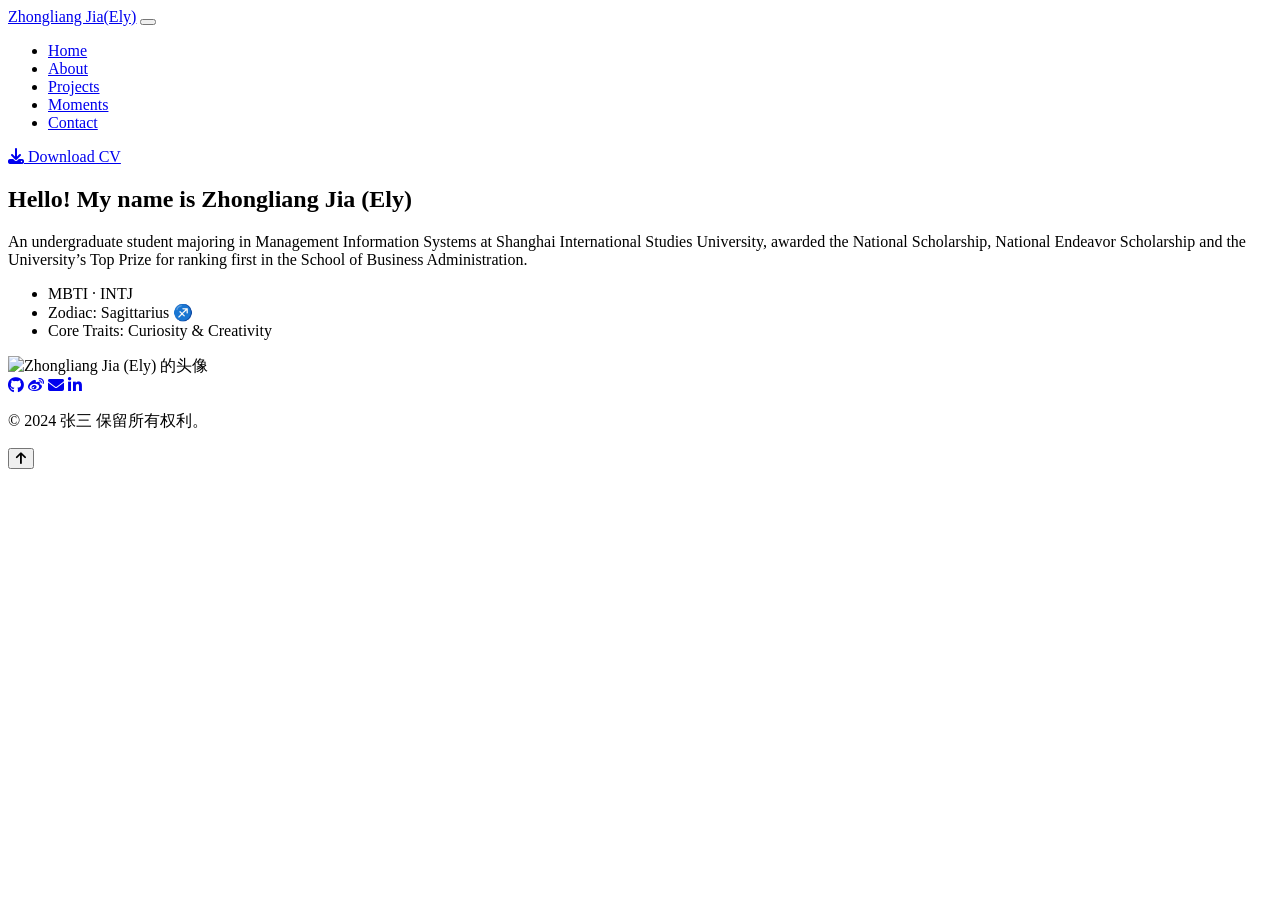
==== index.html @ eca9d9ff "Add files via upload" ====
<!DOCTYPE html>
<html lang="zh-CN">
<head>
  <meta charset="UTF-8" />
  <meta name="viewport" content="width=device-width, initial-scale=1.0" />
  <title>首页 — Zhongliang Jia (Ely)</title>
  <link rel="stylesheet" href="https://cdnjs.cloudflare.com/ajax/libs/font-awesome/6.5.1/css/all.min.css" crossorigin="anonymous" />
  <link rel="stylesheet" href="styles.css" />
</head>
<body>
  <header class="site-header" id="top">
    <nav class="nav-bar" aria-label="Main navigation">
      <a href="index.html" class="nav-brand">Zhongliang Jia(Ely)</a>
      <button type="button" class="nav-toggle" aria-expanded="false" aria-controls="nav-menu" aria-label="Open menu">
        <span class="nav-toggle-bar"></span>
        <span class="nav-toggle-bar"></span>
        <span class="nav-toggle-bar"></span>
      </button>
      <ul class="nav-links" id="nav-menu">
        <li><a href="index.html" class="nav-link" aria-current="page">Home</a></li>
        <li><a href="about.html" class="nav-link">About</a></li>
        <li><a href="portfolio.html" class="nav-link">Projects</a></li>
        <li><a href="moments.html" class="nav-link">Moments</a></li>
        <li><a href="contact.html" class="nav-link">Contact</a></li>
      </ul>
    </nav>
  </header>

  <main>
    <section class="section hero" id="hero" aria-labelledby="hero-title">
      <div class="container hero-inner">
        <div class="hero-left reveal">
          <div class="hero-text">
            <a
              href="简历.docx"
              class="hero-cv-btn"
              download="Zhongliang-Jia-CV.docx"
            >
              <i class="fa-solid fa-download" aria-hidden="true"></i>
              Download CV
            </a>
            <h1 id="hero-title" class="hero-title">
              <span class="hero-title-intro">Hello! My name is</span>
              <span class="hero-title-name">Zhongliang Jia (Ely)</span>
            </h1>
            <p class="hero-subtitle">An undergraduate student majoring in Management Information Systems at Shanghai International Studies University, awarded the National Scholarship, National Endeavor Scholarship and the University’s Top Prize for ranking first in the School of Business Administration.</p>
          </div>
          <div class="hero-tags">
            <ul class="hero-tag-list" aria-label="个人标签">
              <li class="hero-tag">
                <span class="hero-tag-accent" aria-hidden="true"></span>
                MBTI · INTJ
              </li>
              <li class="hero-tag">
                <span class="hero-tag-accent" aria-hidden="true"></span>
                Zodiac: Sagittarius ♐️
              </li>
              <li class="hero-tag">
                <span class="hero-tag-accent" aria-hidden="true"></span>
                Core Traits: Curiosity &amp; Creativity
              </li>
            </ul>
          </div>
        </div>
        <div class="hero-visual reveal reveal-delay">
          <img class="avatar" src="大头照.jpg" alt="Zhongliang Jia (Ely) 的头像" width="260" height="360" decoding="async" />
        </div>
      </div>
    </section>

   
  </main>

  <footer class="site-footer" id="contact">
    <div class="container footer-inner">
      <div class="social-links reveal">
        <a href="#" class="social-link" aria-label="GitHub"><i class="fa-brands fa-github" aria-hidden="true"></i></a>
        <a href="#" class="social-link" aria-label="微博"><i class="fa-brands fa-weibo" aria-hidden="true"></i></a>
        <a href="#" class="social-link" aria-label="邮箱"><i class="fa-solid fa-envelope" aria-hidden="true"></i></a>
        <a href="#" class="social-link" aria-label="LinkedIn"><i class="fa-brands fa-linkedin-in" aria-hidden="true"></i></a>
      </div>
      <p class="copyright">© 2024 张三 保留所有权利。</p>
    </div>
    <button type="button" class="back-to-top" id="backToTop" aria-label="回到顶部">
      <i class="fa-solid fa-arrow-up" aria-hidden="true"></i>
    </button>
  </footer>

  <script src="script.js"></script>
</body>
</html>
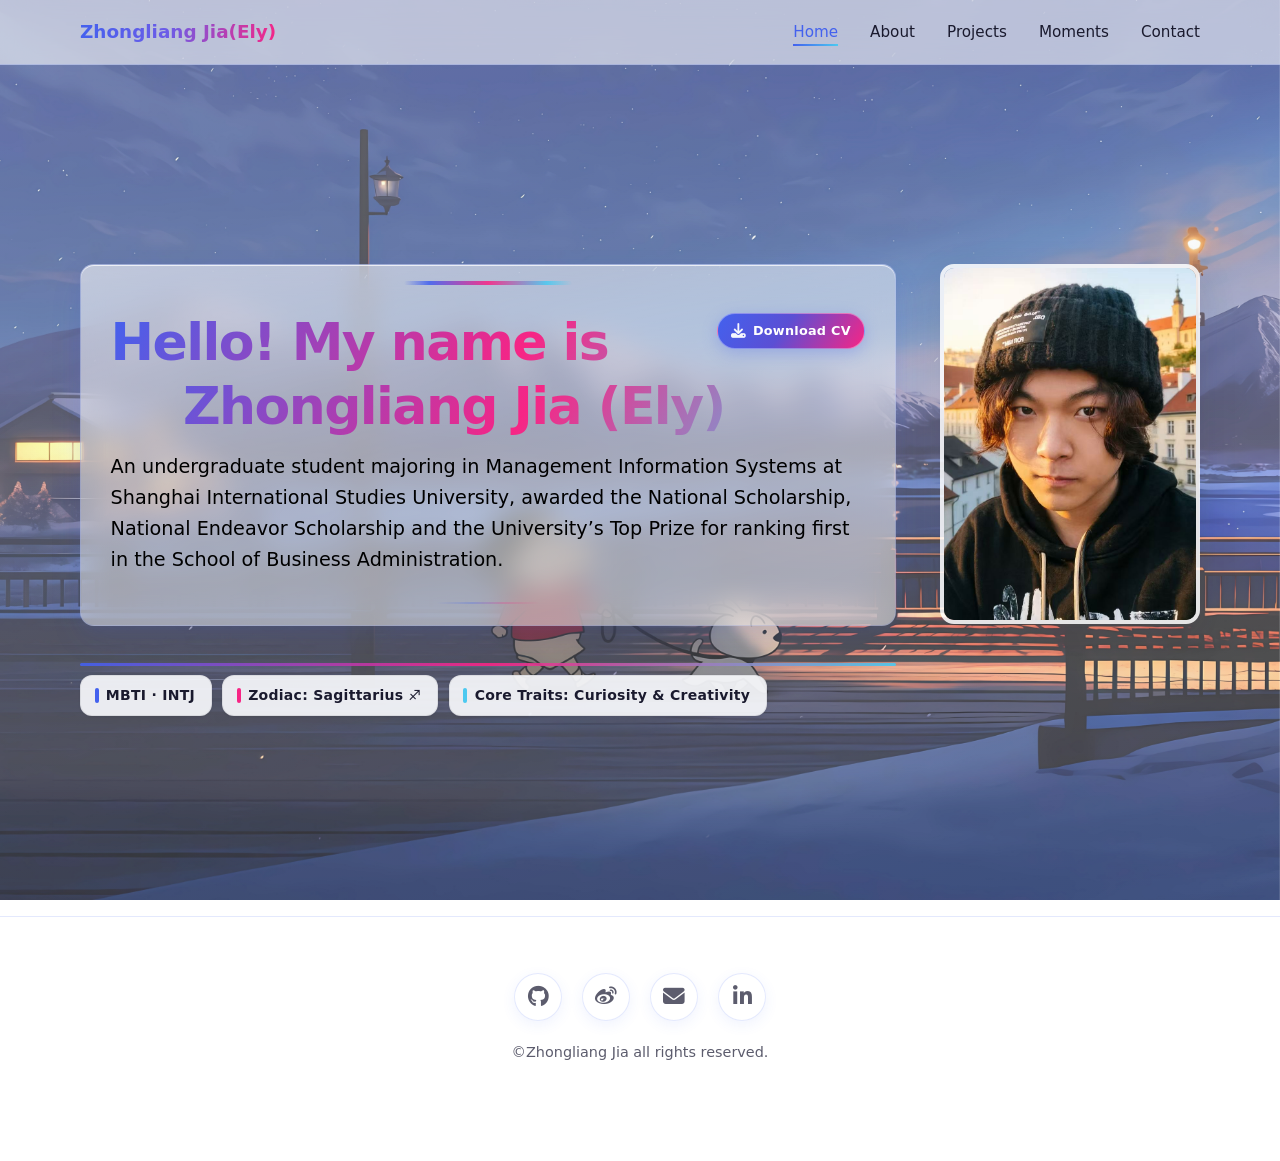
==== commit 94dd6211: "Update index.html" ====
--- a/index.html
+++ b/index.html
@@ -79,7 +79,7 @@
         <a href="#" class="social-link" aria-label="邮箱"><i class="fa-solid fa-envelope" aria-hidden="true"></i></a>
         <a href="#" class="social-link" aria-label="LinkedIn"><i class="fa-brands fa-linkedin-in" aria-hidden="true"></i></a>
       </div>
-      <p class="copyright">© 2024 张三 保留所有权利。</p>
+      <p class="copyright">©Zhongliang Jia all rights reserved.</p>
     </div>
     <button type="button" class="back-to-top" id="backToTop" aria-label="回到顶部">
       <i class="fa-solid fa-arrow-up" aria-hidden="true"></i>
--- a/styles.css
+++ b/styles.css
@@ -0,0 +1,1621 @@
+/* ============================================
+   个人主页 — 全局变量与基础样式
+   ============================================ */
+:root {
+  --color-primary: #4361ee;
+  --color-accent: #f72585;
+  --color-accent-2: #4cc9f0;
+  --color-text: #1a1a2e;
+  --color-text-muted: #5c5c6d;
+  --color-bg-start: #f8f9ff;
+  --color-bg-end: #eef2ff;
+  /* 半透明内容底（毛玻璃）；纯色卡片请改用此变量 */
+  --color-card: rgba(255, 255, 255, 0.62);
+  --glass-border: rgba(67, 97, 238, 0.14);
+  --glass-blur: blur(14px);
+  /* 全页背景图（雨天窗景等） */
+  --page-bg-image: url("背景2.png");
+  --shadow-sm: 0 4px 14px rgba(67, 97, 238, 0.08);
+  --shadow-md: 0 12px 40px rgba(26, 26, 46, 0.1);
+  --radius: 14px;
+  --header-h: 64px;
+  --font-sans: "Segoe UI", system-ui, -apple-system, BlinkMacSystemFont, sans-serif;
+  --transition: 0.35s cubic-bezier(0.4, 0, 0.2, 1);
+}
+
+*,
+*::before,
+*::after {
+  box-sizing: border-box;
+}
+
+html {
+  scroll-behavior: smooth;
+}
+
+/* 底层：固定全屏背景图 */
+body::before {
+  content: "";
+  position: fixed;
+  inset: 0;
+  z-index: -2;
+  background-image: var(--page-bg-image);
+  background-size: cover;
+  background-position: center;
+  background-repeat: no-repeat;
+}
+
+/* 浅色渐变遮罩：略提亮前景，背景图更透出来；若正文偏淡可再微调 */
+body::after {
+  content: "";
+  position: fixed;
+  inset: 0;
+  z-index: -1;
+  pointer-events: none;
+  background: linear-gradient(
+    165deg,
+    rgba(248, 249, 255, 0.32) 0%,
+    rgba(238, 242, 255, 0.26) 45%,
+    rgba(255, 255, 255, 0.18) 100%
+  );
+}
+
+body {
+  margin: 0;
+  font-family: var(--font-sans);
+  font-size: 1rem;
+  line-height: 1.65;
+  color: var(--color-text);
+  background: transparent;
+  padding-top: var(--header-h);
+  min-height: 100vh;
+}
+
+img {
+  max-width: 100%;
+  height: auto;
+  display: block;
+}
+
+a {
+  color: var(--color-primary);
+  text-decoration: none;
+}
+
+a:hover {
+  text-decoration: underline;
+}
+
+.container {
+  width: min(1120px, 92vw);
+  margin-inline: auto;
+}
+
+.section {
+  padding: clamp(3rem, 8vw, 5rem) 0;
+}
+
+.section-title {
+  font-size: clamp(1.75rem, 4vw, 2.25rem);
+  font-weight: 700;
+  margin: 0 0 2rem;
+  color: var(--color-text);
+  letter-spacing: -0.02em;
+  display: inline-block;
+  padding: 0.4rem 1.1rem;
+  background: rgba(255, 255, 255, 0.55);
+  backdrop-filter: var(--glass-blur);
+  -webkit-backdrop-filter: var(--glass-blur);
+  border-radius: var(--radius);
+  border: 1px solid var(--glass-border);
+  box-shadow: var(--shadow-sm);
+}
+
+/* ========== 卡片（半透明 + 毛玻璃） ========== */
+.card {
+  background: var(--color-card);
+  backdrop-filter: var(--glass-blur);
+  -webkit-backdrop-filter: var(--glass-blur);
+  border-radius: var(--radius);
+  box-shadow: var(--shadow-sm);
+  padding: clamp(1.25rem, 4vw, 2rem);
+  border: 1px solid var(--glass-border);
+}
+
+/* ========== A. 固定导航栏 ========== */
+.site-header {
+  position: fixed;
+  top: 0;
+  left: 0;
+  right: 0;
+  z-index: 1000;
+  background: rgba(255, 255, 255, 0.58);
+  backdrop-filter: blur(16px);
+  -webkit-backdrop-filter: blur(16px);
+  border-bottom: 1px solid var(--glass-border);
+}
+
+.nav-bar {
+  width: min(1120px, 92vw);
+  margin: 0 auto;
+  height: var(--header-h);
+  display: flex;
+  align-items: center;
+  justify-content: space-between;
+}
+
+.nav-brand {
+  font-weight: 700;
+  font-size: 1.15rem;
+  text-decoration: none;
+  background: linear-gradient(100deg, var(--color-primary) 0%, #6c5ce7 45%, var(--color-accent) 100%);
+  -webkit-background-clip: text;
+  background-clip: text;
+  color: transparent;
+  -webkit-text-fill-color: transparent;
+}
+
+.nav-brand:hover {
+  background: linear-gradient(100deg, var(--color-accent) 0%, var(--color-primary) 100%);
+  -webkit-background-clip: text;
+  background-clip: text;
+  color: transparent;
+  -webkit-text-fill-color: transparent;
+  text-decoration: none;
+}
+
+.nav-links {
+  list-style: none;
+  margin: 0;
+  padding: 0;
+  display: flex;
+  gap: clamp(0.75rem, 3vw, 2rem);
+  align-items: center;
+}
+
+.nav-link {
+  color: var(--color-text);
+  font-weight: 500;
+  font-size: 0.95rem;
+  text-decoration: none;
+  position: relative;
+  padding: 0.35rem 0;
+}
+
+.nav-link::after {
+  content: "";
+  position: absolute;
+  left: 0;
+  bottom: 0;
+  width: 0;
+  height: 2px;
+  background: linear-gradient(90deg, var(--color-primary), var(--color-accent-2));
+  transition: width var(--transition);
+}
+
+.nav-link:hover {
+  color: var(--color-primary);
+  text-decoration: none;
+}
+
+.nav-link:hover::after {
+  width: 100%;
+}
+
+.nav-link[aria-current="page"] {
+  color: var(--color-primary);
+}
+
+.nav-link[aria-current="page"]::after {
+  width: 100%;
+}
+
+/* 移动端菜单按钮 */
+.nav-toggle {
+  display: none;
+  flex-direction: column;
+  justify-content: center;
+  gap: 6px;
+  width: 44px;
+  height: 44px;
+  padding: 0;
+  border: none;
+  background: transparent;
+  cursor: pointer;
+  border-radius: 8px;
+}
+
+.nav-toggle-bar {
+  display: block;
+  width: 22px;
+  height: 2px;
+  background: var(--color-text);
+  margin-inline: auto;
+  transition: transform var(--transition), opacity var(--transition);
+}
+
+.nav-toggle[aria-expanded="true"] .nav-toggle-bar:nth-child(1) {
+  transform: translateY(8px) rotate(45deg);
+}
+
+.nav-toggle[aria-expanded="true"] .nav-toggle-bar:nth-child(2) {
+  opacity: 0;
+}
+
+.nav-toggle[aria-expanded="true"] .nav-toggle-bar:nth-child(3) {
+  transform: translateY(-8px) rotate(-45deg);
+}
+
+@media (max-width: 768px) {
+  .nav-toggle {
+    display: flex;
+  }
+
+  .nav-links {
+    position: fixed;
+    top: var(--header-h);
+    left: 0;
+    right: 0;
+    flex-direction: column;
+    align-items: stretch;
+    gap: 0;
+    padding: 1rem;
+    background: rgba(255, 255, 255, 0.62);
+    backdrop-filter: blur(18px);
+    -webkit-backdrop-filter: blur(18px);
+    border-bottom: 1px solid var(--glass-border);
+    box-shadow: var(--shadow-sm);
+    transform: translateY(-120%);
+    opacity: 0;
+    visibility: hidden;
+    transition: transform var(--transition), opacity var(--transition), visibility var(--transition);
+  }
+
+  .nav-links.is-open {
+    transform: translateY(0);
+    opacity: 1;
+    visibility: visible;
+  }
+
+  .nav-links li {
+    border-bottom: 1px solid rgba(0, 0, 0, 0.05);
+  }
+
+  .nav-links li:last-child {
+    border-bottom: none;
+  }
+
+  .nav-link {
+    display: block;
+    padding: 1rem 0.5rem;
+  }
+
+  .nav-link::after {
+    display: none;
+  }
+}
+
+/* ========== B. 首屏：与参考图一致（左毛玻璃框 + 框外渐变条与 pill + 右白边头像） ========== */
+.hero.section {
+  /* 与顶栏、视口底都留出空隙，整体更靠视口中部 */
+  padding-top: clamp(2.5rem, 7vw, 4.5rem);
+  padding-bottom: clamp(2.5rem, 7vw, 4.5rem);
+}
+
+.hero-inner {
+  display: flex;
+  flex-direction: column;
+  align-items: center;
+  justify-content: center;
+  gap: clamp(1.5rem, 4vw, 2.25rem);
+  min-height: calc(100vh - var(--header-h) - clamp(5rem, 12vw, 8rem));
+}
+
+.hero-left {
+  display: contents;
+}
+
+.hero-text {
+  order: 1;
+  width: 100%;
+}
+
+.hero-visual {
+  order: 2;
+}
+
+.hero-tags {
+  order: 3;
+  width: 100%;
+}
+
+@media (min-width: 900px) {
+  .hero-inner {
+    display: grid;
+    grid-template-columns: minmax(0, 1.15fr) auto;
+    gap: 0;
+    column-gap: clamp(1.5rem, 4vw, 2.75rem);
+    align-items: start;
+    align-content: center;
+    justify-content: center;
+  }
+
+  .hero-left {
+    display: flex;
+    flex-direction: column;
+    align-items: stretch;
+    gap: clamp(1.5rem, 3.8vw, 2.35rem);
+    grid-column: 1;
+    grid-row: 1;
+    order: unset;
+    width: auto;
+  }
+
+  .hero-text,
+  .hero-tags {
+    order: unset;
+    width: auto;
+  }
+
+  .hero-visual {
+    grid-column: 2;
+    grid-row: 1;
+    order: unset;
+    justify-self: end;
+  }
+}
+
+.hero-title {
+  font-size: clamp(2.25rem, 5.5vw, 3.25rem);
+  font-weight: 800;
+  line-height: 1.15;
+  margin: 0 0 1rem;
+  letter-spacing: -0.03em;
+}
+
+.hero-title-intro,
+.hero-title-name {
+  display: block;
+  background: linear-gradient(120deg, var(--color-primary) 0%, var(--color-accent) 55%, var(--color-accent-2) 100%);
+  -webkit-background-clip: text;
+  background-clip: text;
+  color: transparent;
+  -webkit-text-fill-color: transparent;
+}
+
+.hero-title-name {
+  margin-top: 0.08em;
+  white-space: nowrap;
+  /* 相对玻璃框左内边距约空两个字母宽 */
+  padding-left: 2ch;
+  box-sizing: border-box;
+}
+
+.hero-subtitle {
+  margin: 0;
+  font-size: clamp(1.05rem, 2.2vw, 1.2rem);
+  color: #000;
+  font-weight: 400;
+  max-width: 100%;
+  line-height: 1.6;
+  clear: both;
+}
+
+.hero-text {
+  position: relative;
+  /* 左右对称内边距；用 float 排版 CV 按钮，避免整列右侧被腾空 */
+  padding: clamp(2.15rem, 5vw, 3rem) clamp(1.35rem, 3.2vw, 1.85rem) clamp(2.35rem, 5.2vw, 3.1rem);
+  overflow: auto;
+  border-radius: var(--radius);
+  background: linear-gradient(
+    165deg,
+    rgba(255, 255, 255, 0.58) 0%,
+    rgba(255, 255, 255, 0.44) 48%,
+    rgba(248, 250, 255, 0.52) 100%
+  );
+  backdrop-filter: var(--glass-blur);
+  -webkit-backdrop-filter: var(--glass-blur);
+  border: 1px solid var(--glass-border);
+  box-shadow:
+    var(--shadow-sm),
+    0 14px 36px rgba(67, 97, 238, 0.07),
+    inset 0 1px 0 rgba(255, 255, 255, 0.72);
+}
+
+.hero-cv-btn {
+  float: right;
+  position: relative;
+  z-index: 2;
+  display: inline-flex;
+  align-items: center;
+  gap: 0.4rem;
+  margin: 0 0 0.5rem 0.75rem;
+  padding: 0.42rem 0.85rem;
+  font-size: clamp(0.68rem, 1.85vw, 0.8rem);
+  font-weight: 600;
+  letter-spacing: 0.02em;
+  color: #fff;
+  text-decoration: none;
+  white-space: nowrap;
+  background: linear-gradient(125deg, var(--color-primary) 0%, #5b4fd4 45%, var(--color-accent) 100%);
+  border-radius: 999px;
+  border: 1px solid rgba(255, 255, 255, 0.35);
+  box-shadow: 0 4px 16px rgba(67, 97, 238, 0.28);
+  transition: transform var(--transition), box-shadow var(--transition), filter var(--transition);
+}
+
+.hero-cv-btn:hover {
+  color: #fff;
+  text-decoration: none;
+  transform: translateY(-2px);
+  box-shadow: 0 8px 24px rgba(67, 97, 238, 0.35);
+  filter: brightness(1.05);
+}
+
+.hero-cv-btn:focus-visible {
+  outline: 2px solid var(--color-accent-2);
+  outline-offset: 3px;
+}
+
+.hero-cv-btn i {
+  font-size: 1.15em;
+  opacity: 0.95;
+}
+
+/* 上沿：居中渐变条（略短于内容区，比全宽短一截） */
+.hero-text::before {
+  content: "";
+  position: absolute;
+  top: clamp(0.75rem, 2vw, 1rem);
+  left: 50%;
+  transform: translateX(-50%);
+  width: min(10.5rem, 56%);
+  height: 4px;
+  border-radius: 999px;
+  background: linear-gradient(
+    90deg,
+    transparent 0%,
+    var(--color-primary) 15%,
+    var(--color-accent) 50%,
+    var(--color-accent-2) 85%,
+    transparent 100%
+  );
+  opacity: 0.88;
+  pointer-events: none;
+}
+
+/* 下沿：更细、更短的渐隐线，与顶条区分、无几何图形 */
+.hero-text::after {
+  content: "";
+  position: absolute;
+  bottom: clamp(1rem, 2.2vw, 1.3rem);
+  left: 50%;
+  transform: translateX(-50%);
+  width: min(6.5rem, 42%);
+  height: 2px;
+  border-radius: 999px;
+  background: linear-gradient(
+    90deg,
+    transparent 0%,
+    rgba(67, 97, 238, 0.35) 35%,
+    rgba(247, 37, 133, 0.3) 65%,
+    transparent 100%
+  );
+  opacity: 0.75;
+  pointer-events: none;
+}
+
+.hero-tags {
+  position: relative;
+  padding-top: 0;
+}
+
+.hero-tags::before {
+  content: "";
+  display: block;
+  width: 100%;
+  height: 3px;
+  margin: 0 auto 0.55rem;
+  border-radius: 999px;
+  background: linear-gradient(
+    90deg,
+    var(--color-primary) 0%,
+    var(--color-accent) 50%,
+    var(--color-accent-2) 100%
+  );
+  opacity: 0.9;
+}
+
+@media (min-width: 900px) {
+  .hero-tags::before {
+    margin: 0 0 0.55rem;
+  }
+}
+
+.hero-tag-list {
+  list-style: none;
+  margin: 0;
+  padding: 0;
+  display: flex;
+  flex-wrap: wrap;
+  gap: 0.5rem 0.65rem;
+  justify-content: center;
+}
+
+@media (min-width: 900px) {
+  .hero-tag-list {
+    justify-content: flex-start;
+  }
+}
+
+/* 渐变条下：浅底圆角条 + 左侧色条（与参考图一致） */
+.hero-tag {
+  display: inline-flex;
+  align-items: center;
+  gap: 0.45rem;
+  padding: 0.5rem 1rem 0.5rem 0.85rem;
+  font-size: clamp(0.78rem, 2vw, 0.875rem);
+  font-weight: 700;
+  letter-spacing: 0.02em;
+  color: #1a1a2e;
+  background: rgba(248, 249, 252, 0.92);
+  border: 1px solid rgba(26, 26, 46, 0.08);
+  border-radius: 12px;
+  box-shadow: 0 1px 3px rgba(0, 0, 0, 0.06);
+}
+
+.hero-tag-accent {
+  display: block;
+  width: 4px;
+  height: 1.1em;
+  border-radius: 2px;
+  flex-shrink: 0;
+  background: var(--color-primary);
+}
+
+.hero-tag:nth-child(2) .hero-tag-accent {
+  background: var(--color-accent);
+}
+
+.hero-tag:nth-child(3) .hero-tag-accent {
+  background: var(--color-accent-2);
+}
+
+.hero-visual {
+  display: flex;
+  justify-content: center;
+  align-items: flex-start;
+}
+
+@media (min-width: 900px) {
+  .hero-visual {
+    justify-content: flex-end;
+  }
+}
+
+.hero .avatar {
+  width: clamp(220px, 42vw, 260px);
+  height: clamp(300px, 58vw, 360px);
+  border-radius: var(--radius);
+  display: block;
+  object-fit: cover;
+  object-position: center center;
+  box-shadow: var(--shadow-md);
+  border: 4px solid rgba(255, 255, 255, 0.85);
+}
+
+.avatar {
+  width: clamp(220px, 42vw, 260px);
+  height: clamp(300px, 58vw, 360px);
+  border-radius: var(--radius);
+  display: block;
+  object-fit: cover;
+  object-position: center center;
+  box-shadow: var(--shadow-md);
+  border: 4px solid rgba(255, 255, 255, 0.85);
+}
+
+/* ========== 首页 · Today's Weather（左下文案区） ========== */
+.home-weather {
+  padding-top: clamp(1.5rem, 4vw, 2.5rem);
+  padding-bottom: clamp(3rem, 10vw, 5rem);
+}
+
+.home-weather-inner {
+  max-width: min(520px, 100%);
+  margin-right: auto;
+}
+
+.home-weather-head {
+  position: relative;
+  margin: 0 0 1.25rem;
+  padding-bottom: 0.5rem;
+}
+
+.home-weather-title {
+  margin: 0;
+  font-size: clamp(2rem, 5.5vw, 3.35rem);
+  font-weight: 800;
+  line-height: 1.05;
+  letter-spacing: -0.03em;
+  color: #fff;
+  text-shadow: 0 2px 28px rgba(0, 0, 0, 0.45);
+}
+
+.home-weather-script {
+  margin: 0;
+  position: absolute;
+  left: clamp(0.5rem, 2vw, 1.25rem);
+  bottom: -0.85rem;
+  font-family: "Great Vibes", "Brush Script MT", cursive;
+  font-size: clamp(2.25rem, 5vw, 3.25rem);
+  font-weight: 400;
+  line-height: 1;
+  color: #f3e7a8;
+  text-shadow: 0 2px 18px rgba(0, 0, 0, 0.35);
+  transform: rotate(-5deg);
+  pointer-events: none;
+}
+
+.home-weather-quote {
+  margin: 1.75rem 0 0;
+  font-family: "Cormorant Garamond", "Times New Roman", Times, serif;
+  font-size: clamp(1.05rem, 2.4vw, 1.35rem);
+  font-style: italic;
+  font-weight: 400;
+  line-height: 1.55;
+  color: rgba(255, 255, 255, 0.92);
+  text-shadow: 0 1px 16px rgba(0, 0, 0, 0.4);
+}
+
+/* ========== C. 关于我 ========== */
+.about {
+  position: relative;
+  isolation: isolate;
+}
+
+.about::before,
+.about::after {
+  content: "";
+  position: absolute;
+  border-radius: 50%;
+  filter: blur(72px);
+  opacity: 0.38;
+  z-index: -1;
+  pointer-events: none;
+}
+
+.about::before {
+  width: min(440px, 72vw);
+  height: min(440px, 72vw);
+  background: radial-gradient(circle, rgba(247, 37, 133, 0.42) 0%, transparent 68%);
+  top: -12%;
+  right: -14%;
+}
+
+.about::after {
+  width: min(400px, 65vw);
+  height: min(400px, 65vw);
+  background: radial-gradient(circle, rgba(67, 97, 238, 0.38) 0%, transparent 68%);
+  bottom: 0;
+  left: -16%;
+}
+
+@media (prefers-reduced-motion: no-preference) {
+  .about::before {
+    animation: about-blob-drift 20s ease-in-out infinite alternate;
+  }
+
+  .about::after {
+    animation: about-blob-drift 26s ease-in-out infinite alternate-reverse;
+  }
+}
+
+@keyframes about-blob-drift {
+  from {
+    transform: translate(0, 0) scale(1);
+  }
+
+  to {
+    transform: translate(22px, -16px) scale(1.06);
+  }
+}
+
+.about-inner {
+  display: flex;
+  flex-direction: column;
+  gap: clamp(1.5rem, 4vw, 2.25rem);
+}
+
+.about-page-head {
+  text-align: center;
+  max-width: 36rem;
+  margin-inline: auto;
+}
+
+.about-page-title {
+  margin-bottom: 0.65rem;
+}
+
+.about-tagline {
+  margin: 0 0 1.1rem;
+  font-size: clamp(1rem, 2.4vw, 1.12rem);
+  line-height: 1.55;
+  color: var(--color-text-muted);
+}
+
+.about-badges {
+  list-style: none;
+  margin: 0;
+  padding: 0;
+  display: flex;
+  flex-wrap: wrap;
+  gap: 0.5rem;
+  justify-content: center;
+}
+
+.about-badges li {
+  padding: 0.35rem 0.85rem;
+  font-size: 0.82rem;
+  font-weight: 700;
+  letter-spacing: 0.02em;
+  border-radius: 999px;
+  border: 1px solid var(--glass-border);
+  background: rgba(255, 255, 255, 0.55);
+  backdrop-filter: blur(10px);
+  -webkit-backdrop-filter: blur(10px);
+  box-shadow: 0 2px 10px rgba(67, 97, 238, 0.06);
+}
+
+.about-badges li:nth-child(3n + 1) {
+  color: #3d4ec9;
+  background: linear-gradient(135deg, rgba(67, 97, 238, 0.14), rgba(255, 255, 255, 0.5));
+}
+
+.about-badges li:nth-child(3n + 2) {
+  color: #c2185b;
+  background: linear-gradient(135deg, rgba(247, 37, 133, 0.12), rgba(255, 255, 255, 0.52));
+}
+
+.about-badges li:nth-child(3n + 3) {
+  color: #0d8cba;
+  background: linear-gradient(135deg, rgba(76, 201, 240, 0.16), rgba(255, 255, 255, 0.5));
+}
+
+.about-grid {
+  display: grid;
+  grid-template-columns: 1fr;
+  gap: clamp(1.25rem, 3vw, 2rem);
+}
+
+@media (min-width: 800px) {
+  .about-grid {
+    grid-template-columns: 1fr 1fr;
+  }
+}
+
+.about-panel {
+  position: relative;
+  overflow: hidden;
+  transition: transform var(--transition), box-shadow var(--transition);
+}
+
+.about-panel::before {
+  content: "";
+  position: absolute;
+  top: 0;
+  left: 0;
+  right: 0;
+  height: 4px;
+  background: linear-gradient(90deg, var(--color-primary), var(--color-accent-2), var(--color-accent));
+  border-radius: var(--radius) var(--radius) 0 0;
+  opacity: 0.92;
+}
+
+@media (hover: hover) and (pointer: fine) {
+  .about-panel:hover {
+    transform: translateY(-4px);
+    box-shadow: var(--shadow-md);
+  }
+}
+
+.about-panel-label {
+  margin: 0 0 0.85rem;
+  font-size: 0.78rem;
+  font-weight: 800;
+  letter-spacing: 0.14em;
+  text-transform: uppercase;
+  color: var(--color-primary);
+}
+
+.about-facts {
+  margin: 0;
+  display: flex;
+  flex-direction: column;
+  gap: 0;
+}
+
+.about-fact {
+  display: grid;
+  grid-template-columns: minmax(0, 12rem) 1fr;
+  column-gap: clamp(0.75rem, 2.5vw, 1.35rem);
+  align-items: start;
+}
+
+.about-fact dt,
+.about-fact dd {
+  margin: 0;
+  padding: 0.7rem 0;
+  border-bottom: 1px solid var(--glass-border);
+  font-size: 0.95rem;
+  line-height: 1.45;
+}
+
+.about-fact dt {
+  display: flex;
+  align-items: flex-start;
+  gap: 0.55rem;
+  font-weight: 600;
+  color: var(--color-text);
+}
+
+.about-fact-icon {
+  display: inline-flex;
+  align-items: center;
+  justify-content: center;
+  width: 2rem;
+  height: 2rem;
+  flex-shrink: 0;
+  margin-top: 0.06rem;
+  border-radius: 10px;
+  font-size: 0.82rem;
+  color: var(--color-primary);
+  background: linear-gradient(145deg, rgba(67, 97, 238, 0.14), rgba(76, 201, 240, 0.2));
+  border: 1px solid rgba(67, 97, 238, 0.12);
+}
+
+.about-fact dd {
+  color: var(--color-text-muted);
+}
+
+.about-fact:first-child dt,
+.about-fact:first-child dd {
+  padding-top: 0;
+}
+
+.about-fact:last-child dt,
+.about-fact:last-child dd {
+  border-bottom: none;
+  padding-bottom: 0;
+}
+
+.about-text.reveal:not(.is-visible) .about-fact {
+  opacity: 0;
+  transform: translateY(14px);
+}
+
+.about-text.reveal.is-visible .about-fact {
+  opacity: 1;
+  transform: translateY(0);
+  transition: opacity 0.55s cubic-bezier(0.4, 0, 0.2, 1), transform 0.55s cubic-bezier(0.4, 0, 0.2, 1);
+}
+
+.about-text.reveal.is-visible .about-fact:nth-child(1) {
+  transition-delay: 0.04s;
+}
+
+.about-text.reveal.is-visible .about-fact:nth-child(2) {
+  transition-delay: 0.1s;
+}
+
+.about-text.reveal.is-visible .about-fact:nth-child(3) {
+  transition-delay: 0.16s;
+}
+
+.about-text.reveal.is-visible .about-fact:nth-child(4) {
+  transition-delay: 0.22s;
+}
+
+.about-text.reveal.is-visible .about-fact:nth-child(5) {
+  transition-delay: 0.28s;
+}
+
+@media (prefers-reduced-motion: reduce) {
+  .about-text .about-fact {
+    opacity: 1;
+    transform: none;
+    transition: none;
+  }
+}
+
+@media (max-width: 520px) {
+  .about-fact {
+    grid-template-columns: 1fr;
+  }
+
+  .about-fact dt {
+    padding-bottom: 0.2rem;
+    border-bottom: none;
+    padding-top: 0.55rem;
+  }
+
+  .about-fact:first-child dt {
+    padding-top: 0;
+  }
+
+  .about-fact dd {
+    padding-top: 0;
+    padding-bottom: 0.65rem;
+  }
+
+  .about-fact:not(:last-child) dd {
+    border-bottom: 1px solid var(--glass-border);
+  }
+
+  .about-fact:last-child dd {
+    border-bottom: none;
+    padding-bottom: 0;
+  }
+}
+
+.skills-heading {
+  margin: 0 0 0.4rem;
+  font-size: 1.1rem;
+  color: var(--color-text);
+}
+
+.skills-lede {
+  margin: 0 0 1rem;
+  font-size: 0.88rem;
+  line-height: 1.5;
+  color: var(--color-text-muted);
+}
+
+.skill-tags {
+  list-style: none;
+  margin: 0;
+  padding: 0;
+  display: flex;
+  flex-wrap: wrap;
+  gap: 0.65rem;
+}
+
+.skill-tags li {
+  display: inline-flex;
+  align-items: center;
+  gap: 0.45rem;
+  padding: 0.5rem 0.9rem;
+  background: linear-gradient(135deg, rgba(67, 97, 238, 0.12), rgba(76, 201, 240, 0.16));
+  backdrop-filter: blur(8px);
+  -webkit-backdrop-filter: blur(8px);
+  border-radius: 999px;
+  font-size: 0.9rem;
+  font-weight: 600;
+  color: var(--color-text);
+  border: 1px solid var(--glass-border);
+  transition: transform 0.25s ease, box-shadow 0.25s ease;
+}
+
+.skill-tags li:nth-child(4n + 2) {
+  background: linear-gradient(135deg, rgba(247, 37, 133, 0.1), rgba(76, 201, 240, 0.14));
+  border-color: rgba(247, 37, 133, 0.15);
+}
+
+.skill-tags li:nth-child(4n + 3) {
+  background: linear-gradient(135deg, rgba(76, 201, 240, 0.16), rgba(67, 97, 238, 0.1));
+}
+
+.skill-tags li:nth-child(4n + 4) {
+  background: linear-gradient(135deg, rgba(255, 255, 255, 0.55), rgba(67, 97, 238, 0.08));
+}
+
+@media (hover: hover) and (pointer: fine) {
+  .skill-tags li:hover {
+    transform: translateY(-2px) rotate(-0.5deg);
+    box-shadow: 0 8px 22px rgba(67, 97, 238, 0.12);
+  }
+
+  .skill-tags li:nth-child(even):hover {
+    transform: translateY(-2px) rotate(0.5deg);
+  }
+}
+
+.skill-icon {
+  font-size: 1.1rem;
+  line-height: 1;
+}
+
+.about-quip {
+  display: flex;
+  align-items: flex-start;
+  gap: 0.85rem;
+  max-width: 42rem;
+  margin-inline: auto;
+  padding: clamp(1rem, 3vw, 1.25rem) clamp(1.15rem, 3vw, 1.5rem);
+}
+
+.about-quip-emoji {
+  font-size: 1.5rem;
+  line-height: 1;
+  flex-shrink: 0;
+  filter: drop-shadow(0 2px 6px rgba(247, 37, 133, 0.25));
+}
+
+.about-quip-text {
+  margin: 0;
+  font-size: 0.95rem;
+  line-height: 1.55;
+  color: var(--color-text-muted);
+}
+
+.about-quip-text strong {
+  color: var(--color-text);
+  font-weight: 700;
+}
+
+/* ========== D. 轮播 ========== */
+.moments .carousel {
+  position: relative;
+  max-width: 720px;
+  margin: 0 auto;
+  padding: clamp(0.75rem, 2vw, 1rem);
+  background: rgba(255, 255, 255, 0.45);
+  backdrop-filter: var(--glass-blur);
+  -webkit-backdrop-filter: var(--glass-blur);
+  border-radius: calc(var(--radius) + 6px);
+  border: 1px solid var(--glass-border);
+  box-shadow: var(--shadow-sm);
+}
+
+.carousel-viewport {
+  overflow: hidden;
+  border-radius: var(--radius);
+  box-shadow: var(--shadow-md);
+  background: rgba(255, 255, 255, 0.35);
+  backdrop-filter: blur(6px);
+  -webkit-backdrop-filter: blur(6px);
+}
+
+/* 轨道总宽 = 幻灯片数量 × 100%（相对视口容器），每张占轨道的 1/n，保证 transform 百分比与 JS 一致 */
+.carousel-track {
+  display: flex;
+  width: 300%;
+  transition: transform 0.5s cubic-bezier(0.4, 0, 0.2, 1);
+}
+
+.carousel-slide {
+  flex: 0 0 auto;
+  width: 33.333333%;
+  margin: 0;
+}
+
+.carousel-slide img {
+  width: 100%;
+  aspect-ratio: 3 / 2;
+  object-fit: cover;
+}
+
+.carousel-btn {
+  position: absolute;
+  top: 50%;
+  transform: translateY(-50%);
+  width: 44px;
+  height: 44px;
+  border-radius: 50%;
+  border: 1px solid var(--glass-border);
+  background: rgba(255, 255, 255, 0.72);
+  backdrop-filter: blur(8px);
+  -webkit-backdrop-filter: blur(8px);
+  color: var(--color-primary);
+  cursor: pointer;
+  box-shadow: var(--shadow-sm);
+  display: flex;
+  align-items: center;
+  justify-content: center;
+  font-size: 1rem;
+  transition: background var(--transition), color var(--transition), transform 0.2s ease;
+  z-index: 2;
+}
+
+.carousel-btn:hover {
+  background: var(--color-primary);
+  color: #fff;
+}
+
+.carousel-btn:active {
+  transform: translateY(-50%) scale(0.96);
+}
+
+.carousel-prev {
+  left: clamp(0.5rem, 2vw, 1rem);
+}
+
+.carousel-next {
+  right: clamp(0.5rem, 2vw, 1rem);
+}
+
+.carousel-dots {
+  display: flex;
+  justify-content: center;
+  gap: 0.5rem;
+  margin-top: 1.25rem;
+}
+
+.carousel-dot {
+  width: 10px;
+  height: 10px;
+  border-radius: 50%;
+  border: none;
+  padding: 0;
+  background: rgba(67, 97, 238, 0.25);
+  cursor: pointer;
+  transition: background var(--transition), transform 0.2s ease;
+}
+
+.carousel-dot.is-active {
+  background: var(--color-primary);
+  transform: scale(1.15);
+}
+
+.carousel-dot:hover {
+  background: var(--color-accent);
+}
+
+/* ========== E. 作品集网格 ========== */
+.portfolio-grid {
+  display: grid;
+  grid-template-columns: 1fr;
+  gap: clamp(1.25rem, 3vw, 1.75rem);
+}
+
+@media (min-width: 600px) {
+  .portfolio-grid {
+    grid-template-columns: repeat(2, 1fr);
+  }
+}
+
+@media (min-width: 960px) {
+  .portfolio-grid {
+    grid-template-columns: repeat(3, 1fr);
+  }
+}
+
+.project-card {
+  display: flex;
+  flex-direction: column;
+  transition: transform var(--transition), box-shadow var(--transition);
+}
+
+.project-card:hover {
+  transform: translateY(-4px);
+  box-shadow: var(--shadow-md);
+}
+
+.project-thumb {
+  height: 160px;
+  border-radius: calc(var(--radius) - 6px);
+  background: linear-gradient(135deg, rgba(67, 97, 238, 0.15), rgba(247, 37, 133, 0.12));
+  margin: -0.25rem -0.25rem 1rem;
+  background-image:
+    linear-gradient(135deg, rgba(67, 97, 238, 0.2), rgba(76, 201, 240, 0.15)),
+    repeating-linear-gradient(
+      -45deg,
+      transparent,
+      transparent 8px,
+      rgba(255, 255, 255, 0.35) 8px,
+      rgba(255, 255, 255, 0.35) 9px
+    );
+}
+
+.project-title {
+  margin: 0 0 0.5rem;
+  font-size: 1.15rem;
+}
+
+.project-desc {
+  margin: 0 0 1.25rem;
+  flex: 1;
+  color: var(--color-text-muted);
+  font-size: 0.95rem;
+}
+
+.btn {
+  display: inline-flex;
+  align-items: center;
+  justify-content: center;
+  padding: 0.55rem 1.15rem;
+  border-radius: 999px;
+  font-weight: 600;
+  font-size: 0.9rem;
+  text-decoration: none;
+  transition: background var(--transition), color var(--transition), border-color var(--transition);
+}
+
+.btn-outline {
+  border: 2px solid var(--color-primary);
+  color: var(--color-primary);
+  align-self: flex-start;
+}
+
+.btn-outline:hover {
+  background: var(--color-primary);
+  color: #fff;
+  text-decoration: none;
+}
+
+/* ========== Contact page ========== */
+.contact-page {
+  position: relative;
+  isolation: isolate;
+}
+
+.contact-page::before,
+.contact-page::after {
+  content: "";
+  position: absolute;
+  border-radius: 50%;
+  filter: blur(72px);
+  opacity: 0.34;
+  z-index: -1;
+  pointer-events: none;
+}
+
+.contact-page::before {
+  width: min(400px, 70vw);
+  height: min(400px, 70vw);
+  background: radial-gradient(circle, rgba(76, 201, 240, 0.42) 0%, transparent 68%);
+  top: -8%;
+  left: -12%;
+}
+
+.contact-page::after {
+  width: min(380px, 65vw);
+  height: min(380px, 65vw);
+  background: radial-gradient(circle, rgba(247, 37, 133, 0.32) 0%, transparent 68%);
+  bottom: 5%;
+  right: -10%;
+}
+
+@media (prefers-reduced-motion: no-preference) {
+  .contact-page::before {
+    animation: about-blob-drift 24s ease-in-out infinite alternate-reverse;
+  }
+
+  .contact-page::after {
+    animation: about-blob-drift 19s ease-in-out infinite alternate;
+  }
+}
+
+.contact-inner {
+  display: flex;
+  flex-direction: column;
+  gap: clamp(1.75rem, 4vw, 2.5rem);
+}
+
+.contact-page-head {
+  text-align: center;
+  max-width: 40rem;
+  margin-inline: auto;
+}
+
+.contact-page-title {
+  margin-bottom: 0.65rem;
+}
+
+.contact-tagline {
+  margin: 0;
+  font-size: clamp(1rem, 2.4vw, 1.12rem);
+  line-height: 1.55;
+  color: var(--color-text-muted);
+}
+
+.contact-channels {
+  list-style: none;
+  margin: 0;
+  padding: 0;
+  display: grid;
+  grid-template-columns: repeat(auto-fill, minmax(min(100%, 17rem), 1fr));
+  gap: clamp(1rem, 2.5vw, 1.35rem);
+}
+
+.contact-channels > li {
+  display: flex;
+  min-width: 0;
+}
+
+.contact-channel {
+  display: flex;
+  flex-direction: column;
+  flex: 1;
+  width: 100%;
+  gap: 0.35rem;
+  min-height: 10.5rem;
+  text-align: left;
+  transition: transform var(--transition), box-shadow var(--transition);
+}
+
+.contact-channel-top {
+  display: flex;
+  align-items: center;
+  gap: 0.75rem;
+  margin-bottom: 0.15rem;
+}
+
+.contact-channel-icon {
+  display: inline-flex;
+  align-items: center;
+  justify-content: center;
+  width: 2.5rem;
+  height: 2.5rem;
+  flex-shrink: 0;
+  border-radius: 12px;
+  font-size: 1.05rem;
+  color: var(--color-primary);
+  background: linear-gradient(145deg, rgba(67, 97, 238, 0.14), rgba(76, 201, 240, 0.2));
+  border: 1px solid rgba(67, 97, 238, 0.12);
+}
+
+.contact-channels > li:nth-child(3n + 2) .contact-channel-icon {
+  color: #c2185b;
+  background: linear-gradient(145deg, rgba(247, 37, 133, 0.12), rgba(76, 201, 240, 0.14));
+  border-color: rgba(247, 37, 133, 0.12);
+}
+
+.contact-channels > li:nth-child(3n + 3) .contact-channel-icon {
+  color: #0d8cba;
+  background: linear-gradient(145deg, rgba(76, 201, 240, 0.18), rgba(67, 97, 238, 0.1));
+  border-color: rgba(76, 201, 240, 0.2);
+}
+
+.contact-channel-title {
+  margin: 0;
+  font-size: 1.05rem;
+  font-weight: 700;
+  color: var(--color-text);
+}
+
+.contact-channel-meta {
+  margin: 0 0 0.35rem;
+  font-size: 0.72rem;
+  font-weight: 700;
+  letter-spacing: 0.08em;
+  text-transform: uppercase;
+  color: var(--color-text-muted);
+  opacity: 0.9;
+}
+
+.contact-channel-link {
+  margin-top: auto;
+  align-self: flex-start;
+  font-weight: 600;
+  font-size: 0.92rem;
+  word-break: break-word;
+  line-height: 1.45;
+  text-decoration: none;
+  color: var(--color-primary);
+  border-bottom: 1px solid transparent;
+  transition: border-color 0.2s ease, color 0.2s ease;
+}
+
+.contact-channel-link:hover {
+  border-bottom-color: rgba(67, 97, 238, 0.35);
+  text-decoration: none;
+}
+
+.contact-channel-value {
+  margin: auto 0 0;
+  padding-top: 0.25rem;
+  font-weight: 700;
+  font-size: 1.08rem;
+  letter-spacing: 0.03em;
+  font-variant-numeric: tabular-nums;
+  color: var(--color-text);
+}
+
+.contact-aside {
+  max-width: 44rem;
+  margin-inline: auto;
+  width: 100%;
+}
+
+.contact-aside-inner {
+  display: flex;
+  align-items: flex-start;
+  gap: 1rem;
+}
+
+.contact-aside-icon {
+  display: inline-flex;
+  align-items: center;
+  justify-content: center;
+  width: 2.75rem;
+  height: 2.75rem;
+  flex-shrink: 0;
+  border-radius: 14px;
+  font-size: 1.2rem;
+  color: var(--color-primary);
+  background: linear-gradient(145deg, rgba(67, 97, 238, 0.12), rgba(255, 255, 255, 0.45));
+  border: 1px solid var(--glass-border);
+}
+
+.contact-aside-title {
+  margin: 0 0 0.4rem;
+  font-size: 1rem;
+  font-weight: 700;
+  color: var(--color-text);
+}
+
+.contact-aside-text {
+  margin: 0;
+  font-size: 0.92rem;
+  line-height: 1.55;
+  color: var(--color-text-muted);
+}
+
+@media (hover: hover) and (pointer: fine) {
+  .contact-channel:hover {
+    transform: translateY(-4px);
+    box-shadow: var(--shadow-md);
+  }
+}
+
+@media (max-width: 480px) {
+  .contact-aside-inner {
+    flex-direction: column;
+    align-items: center;
+    text-align: center;
+  }
+}
+
+/* ========== F. 页脚与回到顶部 ========== */
+.site-footer {
+  position: relative;
+  padding: clamp(2.5rem, 6vw, 3.5rem) 0 calc(2.5rem + 56px);
+  background: rgba(255, 255, 255, 0.48);
+  backdrop-filter: blur(18px);
+  -webkit-backdrop-filter: blur(18px);
+  border-top: 1px solid var(--glass-border);
+}
+
+.footer-inner {
+  text-align: center;
+}
+
+.social-links {
+  display: flex;
+  justify-content: center;
+  flex-wrap: wrap;
+  gap: 1.25rem;
+  margin-bottom: 1.25rem;
+}
+
+.social-link {
+  display: inline-flex;
+  align-items: center;
+  justify-content: center;
+  width: 48px;
+  height: 48px;
+  border-radius: 50%;
+  font-size: 1.35rem;
+  color: var(--color-text-muted);
+  background: rgba(255, 255, 255, 0.55);
+  backdrop-filter: blur(10px);
+  -webkit-backdrop-filter: blur(10px);
+  border: 1px solid var(--glass-border);
+  box-shadow: var(--shadow-sm);
+  text-decoration: none;
+  transition: color var(--transition), transform 0.2s ease, box-shadow var(--transition);
+}
+
+.social-link:hover {
+  color: var(--color-primary);
+  transform: translateY(-3px);
+  box-shadow: 0 8px 24px rgba(67, 97, 238, 0.2);
+  text-decoration: none;
+}
+
+.social-link:nth-child(2):hover {
+  color: var(--color-accent);
+}
+
+.social-link:nth-child(3):hover {
+  color: var(--color-accent-2);
+}
+
+.copyright {
+  margin: 0;
+  font-size: 0.9rem;
+  color: var(--color-text-muted);
+}
+
+.back-to-top {
+  position: fixed;
+  right: clamp(1rem, 4vw, 1.75rem);
+  bottom: clamp(1rem, 4vw, 1.75rem);
+  width: 48px;
+  height: 48px;
+  border-radius: 50%;
+  border: none;
+  background: var(--color-primary);
+  color: #fff;
+  cursor: pointer;
+  box-shadow: 0 8px 28px rgba(67, 97, 238, 0.45);
+  display: flex;
+  align-items: center;
+  justify-content: center;
+  font-size: 1.1rem;
+  z-index: 900;
+  opacity: 0;
+  visibility: hidden;
+  transform: translateY(12px);
+  transition: opacity var(--transition), visibility var(--transition), transform var(--transition), background var(--transition);
+}
+
+.back-to-top.is-visible {
+  opacity: 1;
+  visibility: visible;
+  transform: translateY(0);
+}
+
+.back-to-top:hover {
+  background: var(--color-accent);
+}
+
+.back-to-top:focus-visible {
+  outline: 3px solid var(--color-accent-2);
+  outline-offset: 3px;
+}
+
+/* ========== 滚动显现动画 ========== */
+.reveal {
+  opacity: 0;
+  transform: translateY(28px);
+  transition: opacity 0.7s cubic-bezier(0.4, 0, 0.2, 1), transform 0.7s cubic-bezier(0.4, 0, 0.2, 1);
+}
+
+.reveal.is-visible {
+  opacity: 1;
+  transform: translateY(0);
+}
+
+.reveal-delay {
+  transition-delay: 0.12s;
+}
+
+.reveal-delay-2 {
+  transition-delay: 0.24s;
+}
+
+@media (prefers-reduced-motion: reduce) {
+  html {
+    scroll-behavior: auto;
+  }
+
+  .about::before,
+  .about::after,
+  .contact-page::before,
+  .contact-page::after {
+    animation: none;
+  }
+
+  .reveal,
+  .reveal.is-visible {
+    opacity: 1;
+    transform: none;
+    transition: none;
+  }
+
+  .carousel-track {
+    transition-duration: 0.01ms;
+  }
+
+  .back-to-top {
+    transition: none;
+  }
+  .hero-chip,
+  .hero-chip:hover {
+    transition: none;
+    transform: none;
+  }
+
+}
